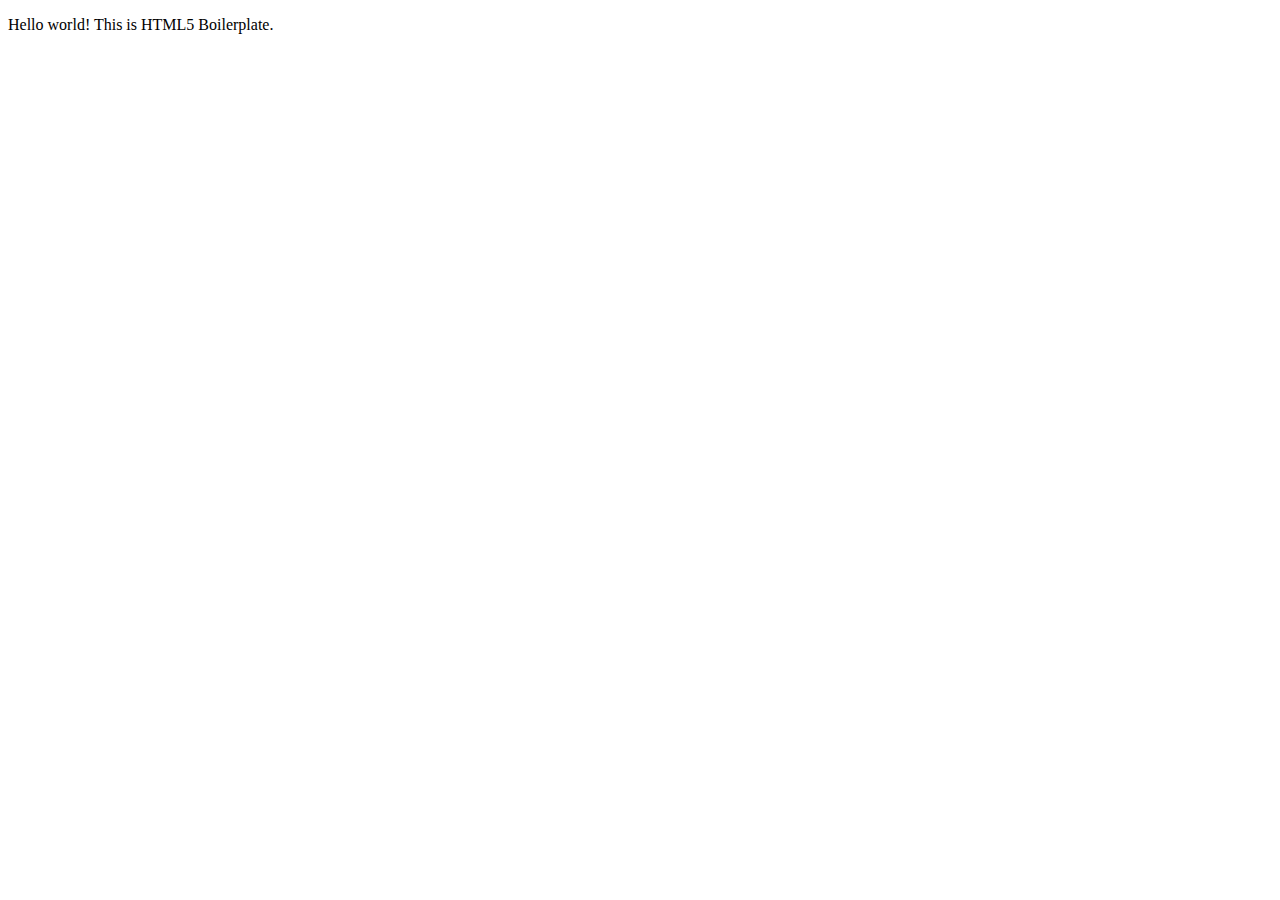
==== index.html @ b58dc757 "Add files via upload" ====
<!doctype html>
<html class="no-js" lang="">
    <head>
        <meta charset="utf-8">
        <meta http-equiv="x-ua-compatible" content="ie=edge">
        <title></title>
        <meta name="description" content="">
        <meta name="viewport" content="width=device-width, initial-scale=1">

        <link rel="manifest" href="site.webmanifest">
        <link rel="apple-touch-icon" href="icon.png">
        <!-- Place favicon.ico in the root directory -->

        <link rel="stylesheet" href="css/normalize.css">
        <link rel="stylesheet" href="css/main.css">
    </head>
    <body>
        <!--[if lte IE 9]>
            <p class="browserupgrade">You are using an <strong>outdated</strong> browser. Please <a href="https://browsehappy.com/">upgrade your browser</a> to improve your experience and security.</p>
        <![endif]-->

        <!-- Add your site or application content here -->
        <p>Hello world! This is HTML5 Boilerplate.</p>
        <script src="js/vendor/modernizr-3.5.0.min.js"></script>
        <script src="https://code.jquery.com/jquery-3.2.1.min.js" integrity="sha256-hwg4gsxgFZhOsEEamdOYGBf13FyQuiTwlAQgxVSNgt4=" crossorigin="anonymous"></script>
        <script>window.jQuery || document.write('<script src="js/vendor/jquery-3.2.1.min.js"><\/script>')</script>
        <script src="js/plugins.js"></script>
        <script src="js/main.js"></script>

        <!-- Google Analytics: change UA-XXXXX-Y to be your site's ID. -->
        <script>
            window.ga=function(){ga.q.push(arguments)};ga.q=[];ga.l=+new Date;
            ga('create','UA-XXXXX-Y','auto');ga('send','pageview')
        </script>
        <script src="https://www.google-analytics.com/analytics.js" async defer></script>
    </body>
</html>
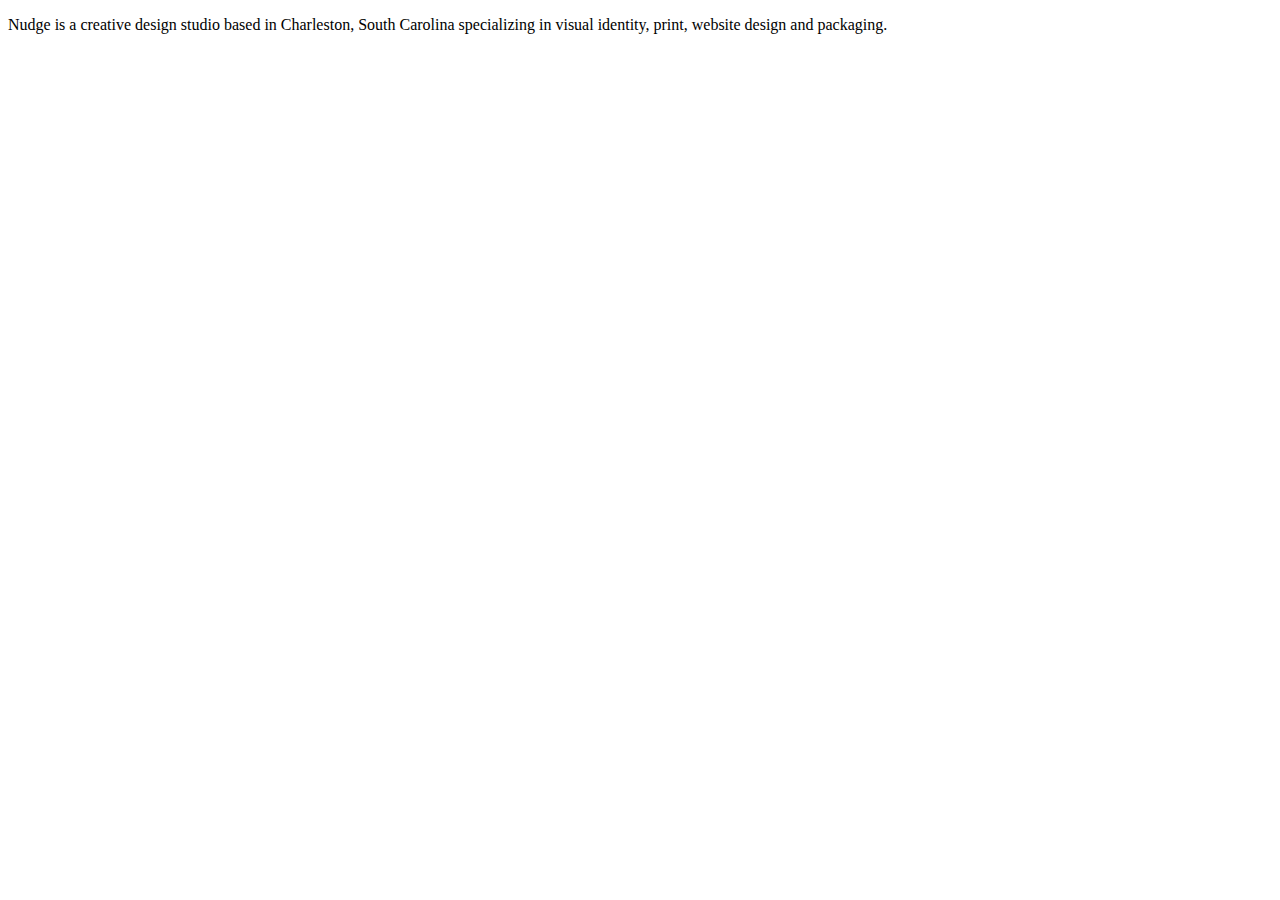
==== commit 93ccd717: "Add files via upload" ====
--- a/index.html
+++ b/index.html
@@ -20,7 +20,7 @@
         <![endif]-->
 
         <!-- Add your site or application content here -->
-        <p>Hello world! This is HTML5 Boilerplate.</p>
+        <p>Nudge is a creative design studio based in Charleston, South Carolina specializing in visual identity, print, website design and packaging.</p>
         <script src="js/vendor/modernizr-3.5.0.min.js"></script>
         <script src="https://code.jquery.com/jquery-3.2.1.min.js" integrity="sha256-hwg4gsxgFZhOsEEamdOYGBf13FyQuiTwlAQgxVSNgt4=" crossorigin="anonymous"></script>
         <script>window.jQuery || document.write('<script src="js/vendor/jquery-3.2.1.min.js"><\/script>')</script>
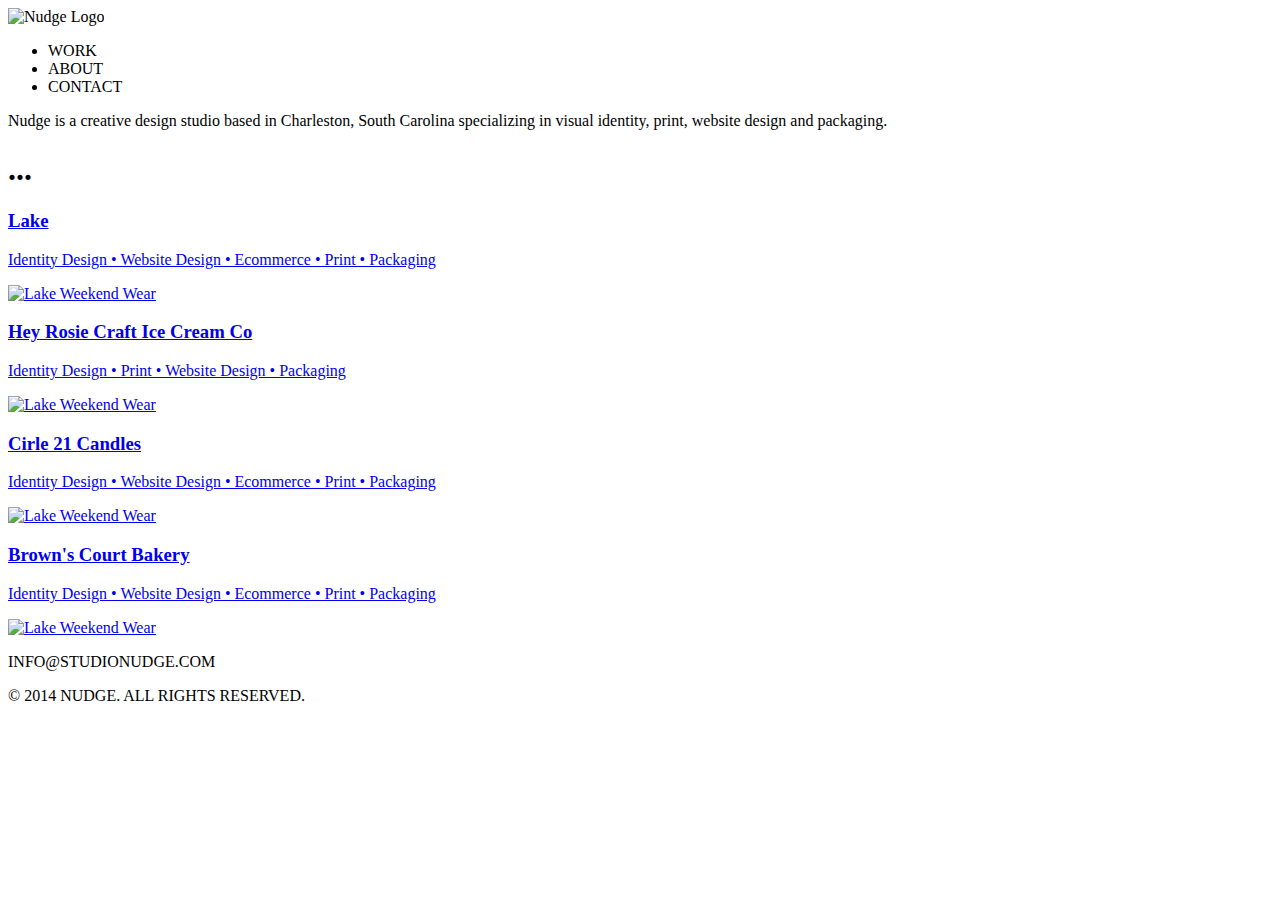
==== commit 434d671c: "Add files via upload" ====
--- a/index.html
+++ b/index.html
@@ -3,7 +3,7 @@
     <head>
         <meta charset="utf-8">
         <meta http-equiv="x-ua-compatible" content="ie=edge">
-        <title></title>
+        <title>Nudge | Charleston SC</title>
         <meta name="description" content="">
         <meta name="viewport" content="width=device-width, initial-scale=1">
 
@@ -19,8 +19,55 @@
             <p class="browserupgrade">You are using an <strong>outdated</strong> browser. Please <a href="https://browsehappy.com/">upgrade your browser</a> to improve your experience and security.</p>
         <![endif]-->
 
-        <!-- Add your site or application content here -->
+        <img src="img/logo.png" id="logo" alt="Nudge Logo"></img>
+        <ul class="nav-bar">
+          <li>WORK</li>
+          <li>ABOUT</li>
+          <li>CONTACT</li>
+        </ul>
+
+        </hr>
+
         <p>Nudge is a creative design studio based in Charleston, South Carolina specializing in visual identity, print, website design and packaging.</p>
+
+        <h1 id="dots">...</h1>
+
+        <a href="#">
+          <article class="mainimg">
+            <h3>Lake</h3>
+            <p>Identity Design • Website Design • Ecommerce • Print • Packaging</p>
+            <img src="img/lakeweekendwear.jpg" alt="Lake Weekend Wear">
+          </article>
+        </a>
+        <a href="#">
+          <article class="1/2">
+            <h3>Hey Rosie Craft Ice Cream Co</h3>
+            <p>Identity Design • Print • Website Design • Packaging</p>
+            <img src="img/lakeweekendwear.jpg" alt="Lake Weekend Wear">
+          </article>
+        </a>
+        <a href="#">
+          <article class="1/2">
+            <h3>Cirle 21 Candles</h3>
+            <p>Identity Design • Website Design • Ecommerce • Print • Packaging</p>
+            <img src="img/lakeweekendwear.jpg" alt="Lake Weekend Wear">
+          </article>
+        </a>
+        <a href="#">
+          <article class="2/3">
+            <h3>Brown's Court Bakery</h3>
+            <p>Identity Design • Website Design • Ecommerce • Print • Packaging</p>
+            <img src="img/lakeweekendwear.jpg" alt="Lake Weekend Wear">
+          </article>
+        </a>
+
+        </hr>
+
+        <footer class="info">
+          <p>INFO@STUDIONUDGE.COM</p>
+          <p>© 2014 NUDGE. ALL RIGHTS RESERVED.</p>
+        </footer>
+
         <script src="js/vendor/modernizr-3.5.0.min.js"></script>
         <script src="https://code.jquery.com/jquery-3.2.1.min.js" integrity="sha256-hwg4gsxgFZhOsEEamdOYGBf13FyQuiTwlAQgxVSNgt4=" crossorigin="anonymous"></script>
         <script>window.jQuery || document.write('<script src="js/vendor/jquery-3.2.1.min.js"><\/script>')</script>
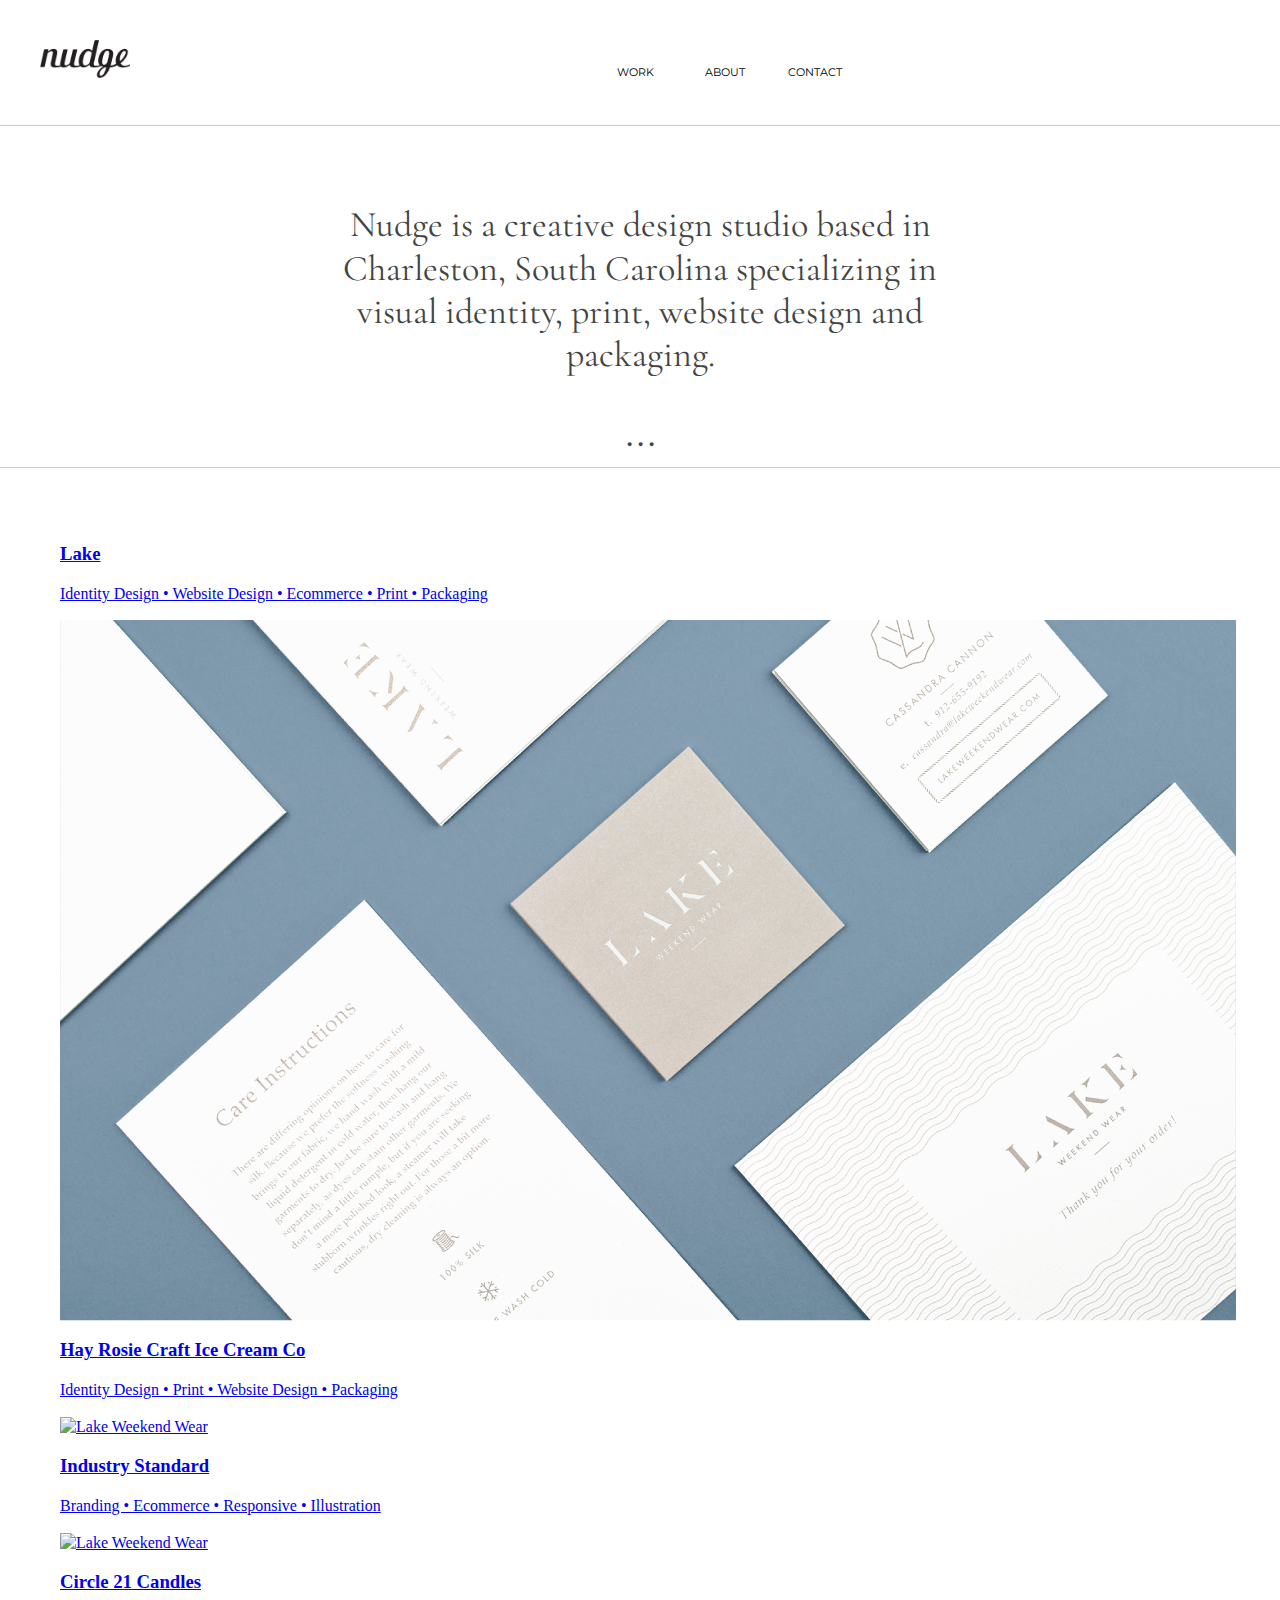
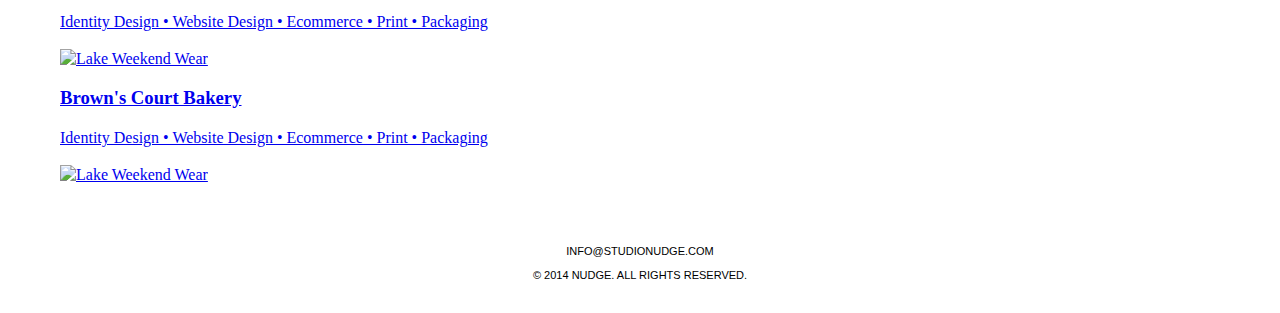
==== commit 5411d7d0: "Add files via upload" ====
--- a/index.html
+++ b/index.html
@@ -11,8 +11,9 @@
         <link rel="apple-touch-icon" href="icon.png">
         <!-- Place favicon.ico in the root directory -->
 
-        <link rel="stylesheet" href="css/normalize.css">
-        <link rel="stylesheet" href="css/main.css">
+        <link rel="stylesheet" href="normalize.css">
+        <link rel="stylesheet" href="main.css">
+        <link href="https://fonts.googleapis.com/css?family=Cormorant+Garamond|Montserrat" rel="stylesheet">
     </head>
     <body>
         <!--[if lte IE 9]>
@@ -21,47 +22,56 @@
 
         <img src="img/logo.png" id="logo" alt="Nudge Logo"></img>
         <ul class="nav-bar">
-          <li>WORK</li>
-          <li>ABOUT</li>
-          <li>CONTACT</li>
+          <li><a href="#">Work</a></li>
+          <li><a href="#">About</a></li>
+          <li><a href="#">Contact</a></li>
         </ul>
 
-        </hr>
+        <hr>
 
-        <p>Nudge is a creative design studio based in Charleston, South Carolina specializing in visual identity, print, website design and packaging.</p>
+        <p class="body">Nudge is a creative design studio based in Charleston, South Carolina specializing in visual identity, print, website design and packaging.</p>
 
-        <h1 id="dots">...</h1>
+        <h1 id="dots">.  .  .</h1>
 
-        <a href="#">
-          <article class="mainimg">
-            <h3>Lake</h3>
-            <p>Identity Design • Website Design • Ecommerce • Print • Packaging</p>
-            <img src="img/lakeweekendwear.jpg" alt="Lake Weekend Wear">
-          </article>
-        </a>
-        <a href="#">
-          <article class="1/2">
-            <h3>Hey Rosie Craft Ice Cream Co</h3>
-            <p>Identity Design • Print • Website Design • Packaging</p>
-            <img src="img/lakeweekendwear.jpg" alt="Lake Weekend Wear">
-          </article>
-        </a>
-        <a href="#">
-          <article class="1/2">
-            <h3>Cirle 21 Candles</h3>
-            <p>Identity Design • Website Design • Ecommerce • Print • Packaging</p>
-            <img src="img/lakeweekendwear.jpg" alt="Lake Weekend Wear">
-          </article>
-        </a>
-        <a href="#">
-          <article class="2/3">
-            <h3>Brown's Court Bakery</h3>
-            <p>Identity Design • Website Design • Ecommerce • Print • Packaging</p>
-            <img src="img/lakeweekendwear.jpg" alt="Lake Weekend Wear">
-          </article>
-        </a>
+        <section class="gallery">
+          <a href="#">
+            <article class="mainimg">
+              <h3>Lake</h3>
+              <p>Identity Design • Website Design • Ecommerce • Print • Packaging</p>
+              <img src="img/lakeweekendwear.jpg" alt="Lake Weekend Wear">
+            </article>
+          </a>
+          <a href="#">
+            <article class="1/2">
+              <h3>Hay Rosie Craft Ice Cream Co</h3>
+              <p>Identity Design • Print • Website Design • Packaging</p>
+              <img src="img/hayrosie.jpg" alt="Lake Weekend Wear">
+            </article>
+          </a>
+          <a href="#">
+            <article class="2/3">
+              <h3>Industry Standard</h3>
+              <p>Branding • Ecommerce • Responsive • Illustration</p>
+              <img src="img/industrystandard.jpg" alt="Lake Weekend Wear">
+            </article>
+          </a>
+          <a href="#">
+            <article class="1/2">
+              <h3>Circle 21 Candles</h3>
+              <p>Identity Design • Website Design • Ecommerce • Print • Packaging</p>
+              <img src="img/trophyroom.jpg" alt="Lake Weekend Wear">
+            </article>
+          </a>
+          <a href="#">
+            <article class="2/3">
+              <h3>Brown's Court Bakery</h3>
+              <p>Identity Design • Website Design • Ecommerce • Print • Packaging</p>
+              <img src="img/brownscourt.jpg" alt="Lake Weekend Wear">
+            </article>
+          </a>
+        </section>
 
-        </hr>
+        <hr>
 
         <footer class="info">
           <p>INFO@STUDIONUDGE.COM</p>
--- a/main.css
+++ b/main.css
@@ -0,0 +1,352 @@
+/*! HTML5 Boilerplate v6.0.1 | MIT License | https://html5boilerplate.com/ */
+
+/*
+ * What follows is the result of much research on cross-browser styling.
+ * Credit left inline and big thanks to Nicolas Gallagher, Jonathan Neal,
+ * Kroc Camen, and the H5BP dev community and team.
+ */
+
+/* ==========================================================================
+   Base styles: opinionated defaults
+   ========================================================================== */
+
+html {
+    color: #000;
+    font-size: 1em;
+    line-height: 1.2;
+}
+
+/*
+ * Remove text-shadow in selection highlight:
+ * https://twitter.com/miketaylr/status/12228805301
+ *
+ * Vendor-prefixed and regular ::selection selectors cannot be combined:
+ * https://stackoverflow.com/a/16982510/7133471
+ *
+ * Customize the background color to match your design.
+ */
+
+::-moz-selection {
+    background: #b3d4fc;
+    text-shadow: none;
+}
+
+::selection {
+    background: #b3d4fc;
+    text-shadow: none;
+}
+
+/*
+ * A better looking default horizontal rule
+ */
+
+hr {
+    display: block;
+    height: 1px;
+    border: 0;
+    border-top: 1px solid #ccc;
+    margin: 1em 0;
+    padding: 0;
+}
+
+/*
+ * Remove the gap between audio, canvas, iframes,
+ * images, videos and the bottom of their containers:
+ * https://github.com/h5bp/html5-boilerplate/issues/440
+ */
+
+audio,
+canvas,
+iframe,
+img,
+svg,
+video {
+    vertical-align: middle;
+}
+
+/*
+ * Remove default fieldset styles.
+ */
+
+fieldset {
+    border: 0;
+    margin: 0;
+    padding: 0;
+}
+
+/*
+ * Allow only vertical resizing of textareas.
+ */
+
+textarea {
+    resize: vertical;
+}
+
+/* ==========================================================================
+   Browser Upgrade Prompt
+   ========================================================================== */
+
+.browserupgrade {
+    margin: 0.2em 0;
+    background: #ccc;
+    color: #000;
+    padding: 0.2em 0;
+}
+
+/* ==========================================================================
+   Author's custom styles
+   ========================================================================== */
+
+#logo {
+  float: left;
+  width: 90px;
+  padding: 40px;
+}
+
+#dots {
+  text-align: center;
+  color: #444;
+  font-family: 'Montserrat', sans-serif;
+  font-size: 20px;
+}
+
+.nav-bar {
+  font-family: 'Montserrat', sans-serif;
+  text-transform: uppercase;
+  font-size: 11px;
+  text-align: center;
+  display: inline-block;
+  padding: 40px 420px;
+  padding-bottom: 0;
+}
+
+.nav-bar li {
+  list-style: none;
+  padding: 15px;
+  display: block;
+  width: 60px;
+  float: left;
+}
+
+.nav-bar a {
+  text-decoration: none;
+  color: #000;
+}
+
+.nav-bar a:hover {
+  color: #808080;
+}
+
+.body {
+  font-family: 'Cormorant Garamond', serif;
+  font-size: normal;
+  font-size: 36px;
+  color: #444;
+  text-align: center;
+  padding: 40px 300px 15px 300px;
+}
+
+.info {
+  font-family: "brandon-grotesque", sans-serif;
+  text-transform: uppercase;
+  font-size: 11px;
+  text-align: center;
+  padding: 20px;
+}
+
+.gallery {
+  padding: 60px;
+  position: relative;
+  float: left;
+}
+
+
+
+
+
+
+
+
+
+
+
+
+
+
+
+/* ==========================================================================
+   Helper classes
+   ========================================================================== */
+
+/*
+ * Hide visually and from screen readers
+ */
+
+.hidden {
+    display: none !important;
+}
+
+/*
+ * Hide only visually, but have it available for screen readers:
+ * https://snook.ca/archives/html_and_css/hiding-content-for-accessibility
+ *
+ * 1. For long content, line feeds are not interpreted as spaces and small width
+ *    causes content to wrap 1 word per line:
+ *    https://medium.com/@jessebeach/beware-smushed-off-screen-accessible-text-5952a4c2cbfe
+ */
+
+.visuallyhidden {
+    border: 0;
+    clip: rect(0 0 0 0);
+    -webkit-clip-path: inset(50%);
+    clip-path: inset(50%);
+    height: 1px;
+    margin: -1px;
+    overflow: hidden;
+    padding: 0;
+    position: absolute;
+    width: 1px;
+    white-space: nowrap; /* 1 */
+}
+
+/*
+ * Extends the .visuallyhidden class to allow the element
+ * to be focusable when navigated to via the keyboard:
+ * https://www.drupal.org/node/897638
+ */
+
+.visuallyhidden.focusable:active,
+.visuallyhidden.focusable:focus {
+    clip: auto;
+    -webkit-clip-path: none;
+    clip-path: none;
+    height: auto;
+    margin: 0;
+    overflow: visible;
+    position: static;
+    width: auto;
+    white-space: inherit;
+}
+
+/*
+ * Hide visually and from screen readers, but maintain layout
+ */
+
+.invisible {
+    visibility: hidden;
+}
+
+/*
+ * Clearfix: contain floats
+ *
+ * For modern browsers
+ * 1. The space content is one way to avoid an Opera bug when the
+ *    `contenteditable` attribute is included anywhere else in the document.
+ *    Otherwise it causes space to appear at the top and bottom of elements
+ *    that receive the `clearfix` class.
+ * 2. The use of `table` rather than `block` is only necessary if using
+ *    `:before` to contain the top-margins of child elements.
+ */
+
+.clearfix:before,
+.clearfix:after {
+    content: " "; /* 1 */
+    display: table; /* 2 */
+}
+
+.clearfix:after {
+    clear: both;
+}
+
+/* ==========================================================================
+   EXAMPLE Media Queries for Responsive Design.
+   These examples override the primary ('mobile first') styles.
+   Modify as content requires.
+   ========================================================================== */
+
+@media only screen and (min-width: 35em) {
+    /* Style adjustments for viewports that meet the condition */
+}
+
+@media print,
+       (-webkit-min-device-pixel-ratio: 1.25),
+       (min-resolution: 1.25dppx),
+       (min-resolution: 120dpi) {
+    /* Style adjustments for high resolution devices */
+}
+
+/* ==========================================================================
+   Print styles.
+   Inlined to avoid the additional HTTP request:
+   http://www.phpied.com/delay-loading-your-print-css/
+   ========================================================================== */
+
+@media print {
+    *,
+    *:before,
+    *:after {
+        background: transparent !important;
+        color: #000 !important; /* Black prints faster:
+                                   http://www.sanbeiji.com/archives/953 */
+        box-shadow: none !important;
+        text-shadow: none !important;
+    }
+
+    a,
+    a:visited {
+        text-decoration: underline;
+    }
+
+    a[href]:after {
+        content: " (" attr(href) ")";
+    }
+
+    abbr[title]:after {
+        content: " (" attr(title) ")";
+    }
+
+    /*
+     * Don't show links that are fragment identifiers,
+     * or use the `javascript:` pseudo protocol
+     */
+
+    a[href^="#"]:after,
+    a[href^="javascript:"]:after {
+        content: "";
+    }
+
+    pre {
+        white-space: pre-wrap !important;
+    }
+    pre,
+    blockquote {
+        border: 1px solid #999;
+        page-break-inside: avoid;
+    }
+
+    /*
+     * Printing Tables:
+     * http://css-discuss.incutio.com/wiki/Printing_Tables
+     */
+
+    thead {
+        display: table-header-group;
+    }
+
+    tr,
+    img {
+        page-break-inside: avoid;
+    }
+
+    p,
+    h2,
+    h3 {
+        orphans: 3;
+        widows: 3;
+    }
+
+    h2,
+    h3 {
+        page-break-after: avoid;
+    }
+}
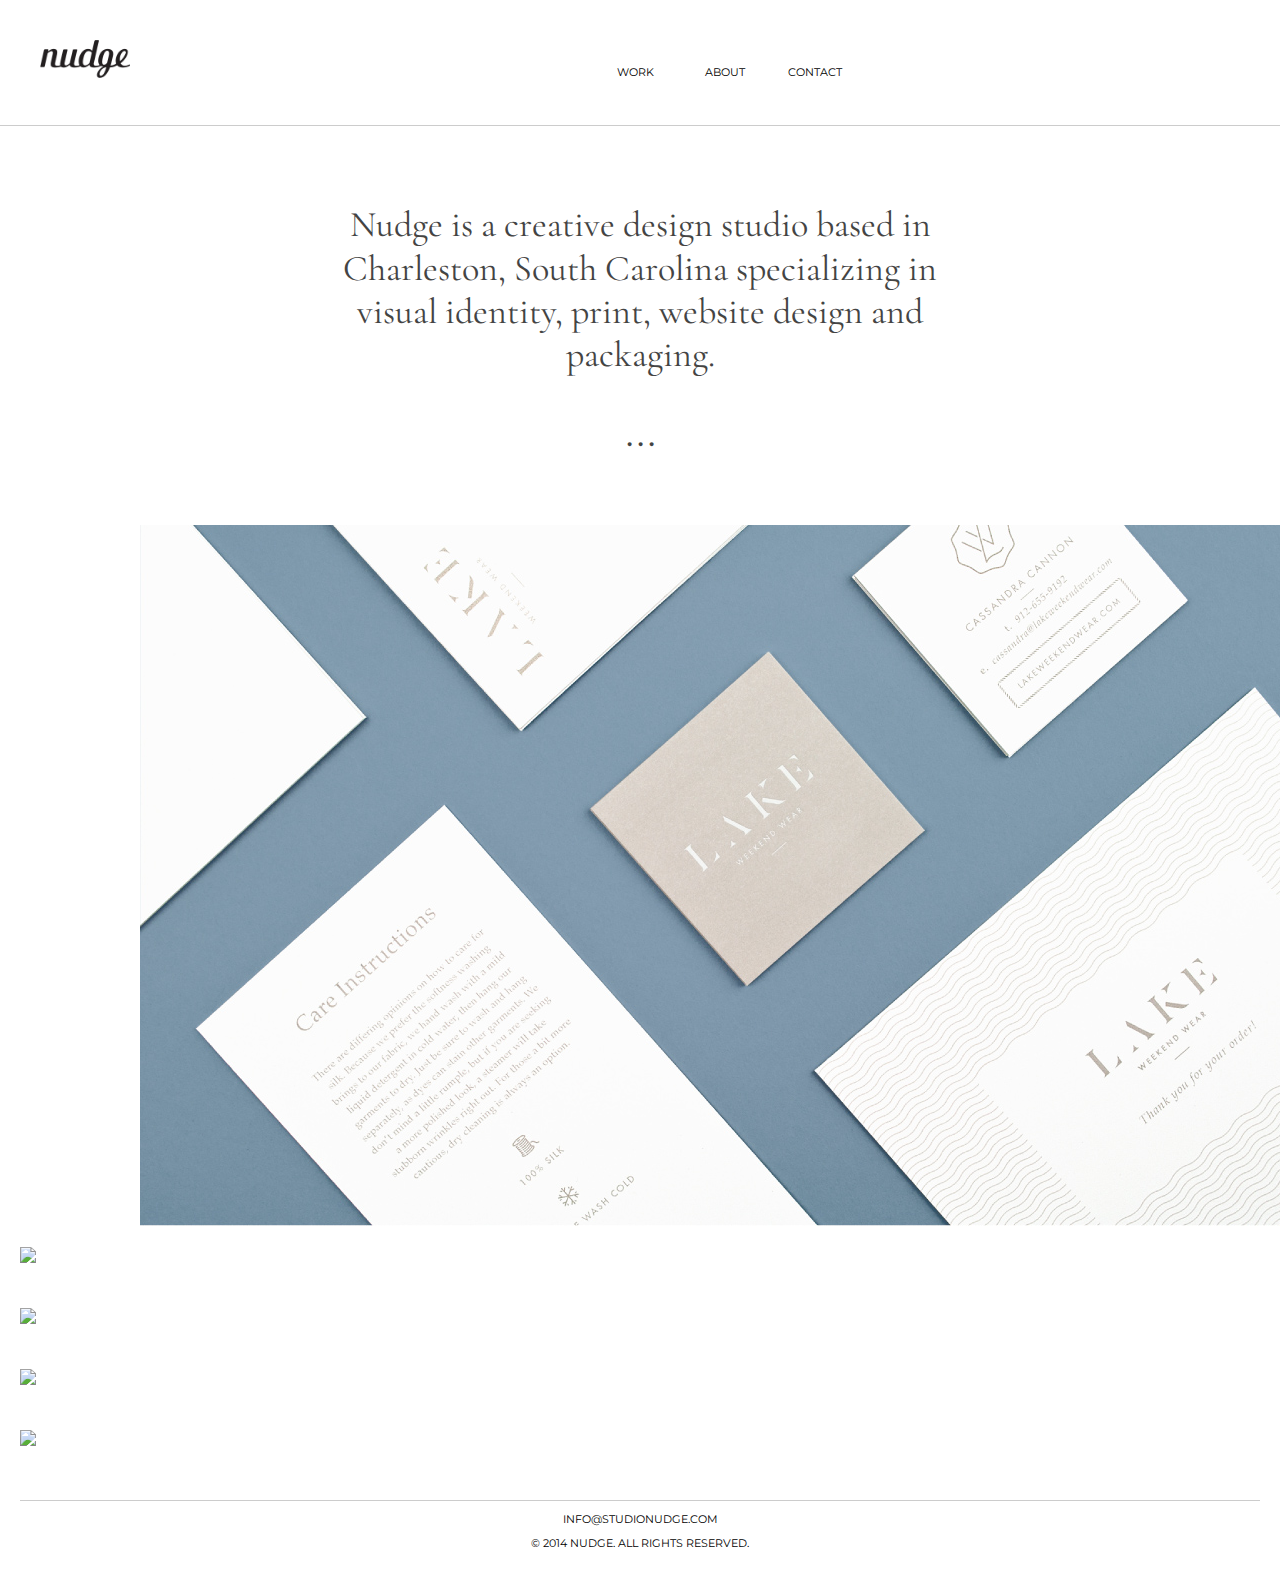
==== commit c086f875: "Add files via upload" ====
--- a/index.html
+++ b/index.html
@@ -42,28 +42,28 @@
             </article>
           </a>
           <a href="#">
-            <article class="1/2">
+            <article class="half">
               <h3>Hay Rosie Craft Ice Cream Co</h3>
               <p>Identity Design • Print • Website Design • Packaging</p>
               <img src="img/hayrosie.jpg" alt="Lake Weekend Wear">
             </article>
           </a>
           <a href="#">
-            <article class="2/3">
+            <article class="most">
               <h3>Industry Standard</h3>
               <p>Branding • Ecommerce • Responsive • Illustration</p>
               <img src="img/industrystandard.jpg" alt="Lake Weekend Wear">
             </article>
           </a>
           <a href="#">
-            <article class="1/2">
+            <article class="half">
               <h3>Circle 21 Candles</h3>
               <p>Identity Design • Website Design • Ecommerce • Print • Packaging</p>
               <img src="img/trophyroom.jpg" alt="Lake Weekend Wear">
             </article>
           </a>
           <a href="#">
-            <article class="2/3">
+            <article class="most">
               <h3>Brown's Court Bakery</h3>
               <p>Identity Design • Website Design • Ecommerce • Print • Packaging</p>
               <img src="img/brownscourt.jpg" alt="Lake Weekend Wear">
@@ -71,9 +71,8 @@
           </a>
         </section>
 
-        <hr>
-
         <footer class="info">
+          <hr>
           <p>INFO@STUDIONUDGE.COM</p>
           <p>© 2014 NUDGE. ALL RIGHTS RESERVED.</p>
         </footer>
--- a/main.css
+++ b/main.css
@@ -96,6 +96,10 @@
 /* ==========================================================================
    Author's custom styles
    ========================================================================== */
+
+ html {
+   box-sizing: border-box;
+ }
 
 #logo {
   float: left;
@@ -147,18 +151,91 @@
 }
 
 .info {
-  font-family: "brandon-grotesque", sans-serif;
+  font-family: 'Montserrat', sans-serif;
   text-transform: uppercase;
   font-size: 11px;
   text-align: center;
   padding: 20px;
+  clear: both;
 }
 
 .gallery {
-  padding: 60px;
+  position: relative;
+  display: block;
+  text-decoration: none;
+}
+
+.gallery a {
+  text-decoration: none;
+  color: transparent;
+}
+
+.gallery a:hover {
+  text-decoration: none;
+  color: #333;
+  font-family: 'Montserrat', sans-serif;
+  font-size: 14px;
+}
+
+.gallery a:hover h3{
+  color: #222;
+  font-size: 11px;
+  text-transform: uppercase;
+}
+
+.gallery img {
+  position: relative;
+  z-index: 0;
+}
+
+.mainimg {
+  width: 80%;
+  z-index: 0;
+  position: relative;
+  padding: 60px 140px 0px 140px;
+  float: left;
+}
+
+.half {
+  width: 50%;
+  z-index: 0;
   position: relative;
   float: left;
-}
+  padding: 20px;
+}
+
+.most {
+  width: 66%;
+  z-index: 0;
+  position: relative;
+  float: left;
+  padding: 20px;
+}
+
+.mainimg h3,
+.mainimg p,
+.half h3,
+.half p,
+.most h3,
+.most p
+ {
+  position: absolute;
+  top: 50%;
+  left: 50%;
+  padding: 0;
+  margin: 0;
+  transform: translate(-50%,-50%);
+  z-index: 10;
+}
+
+.mainimg p,
+.half p,
+.most p {
+  position: absolute;
+  top: 55%;
+  left: 50%;
+}
+
 
 
 
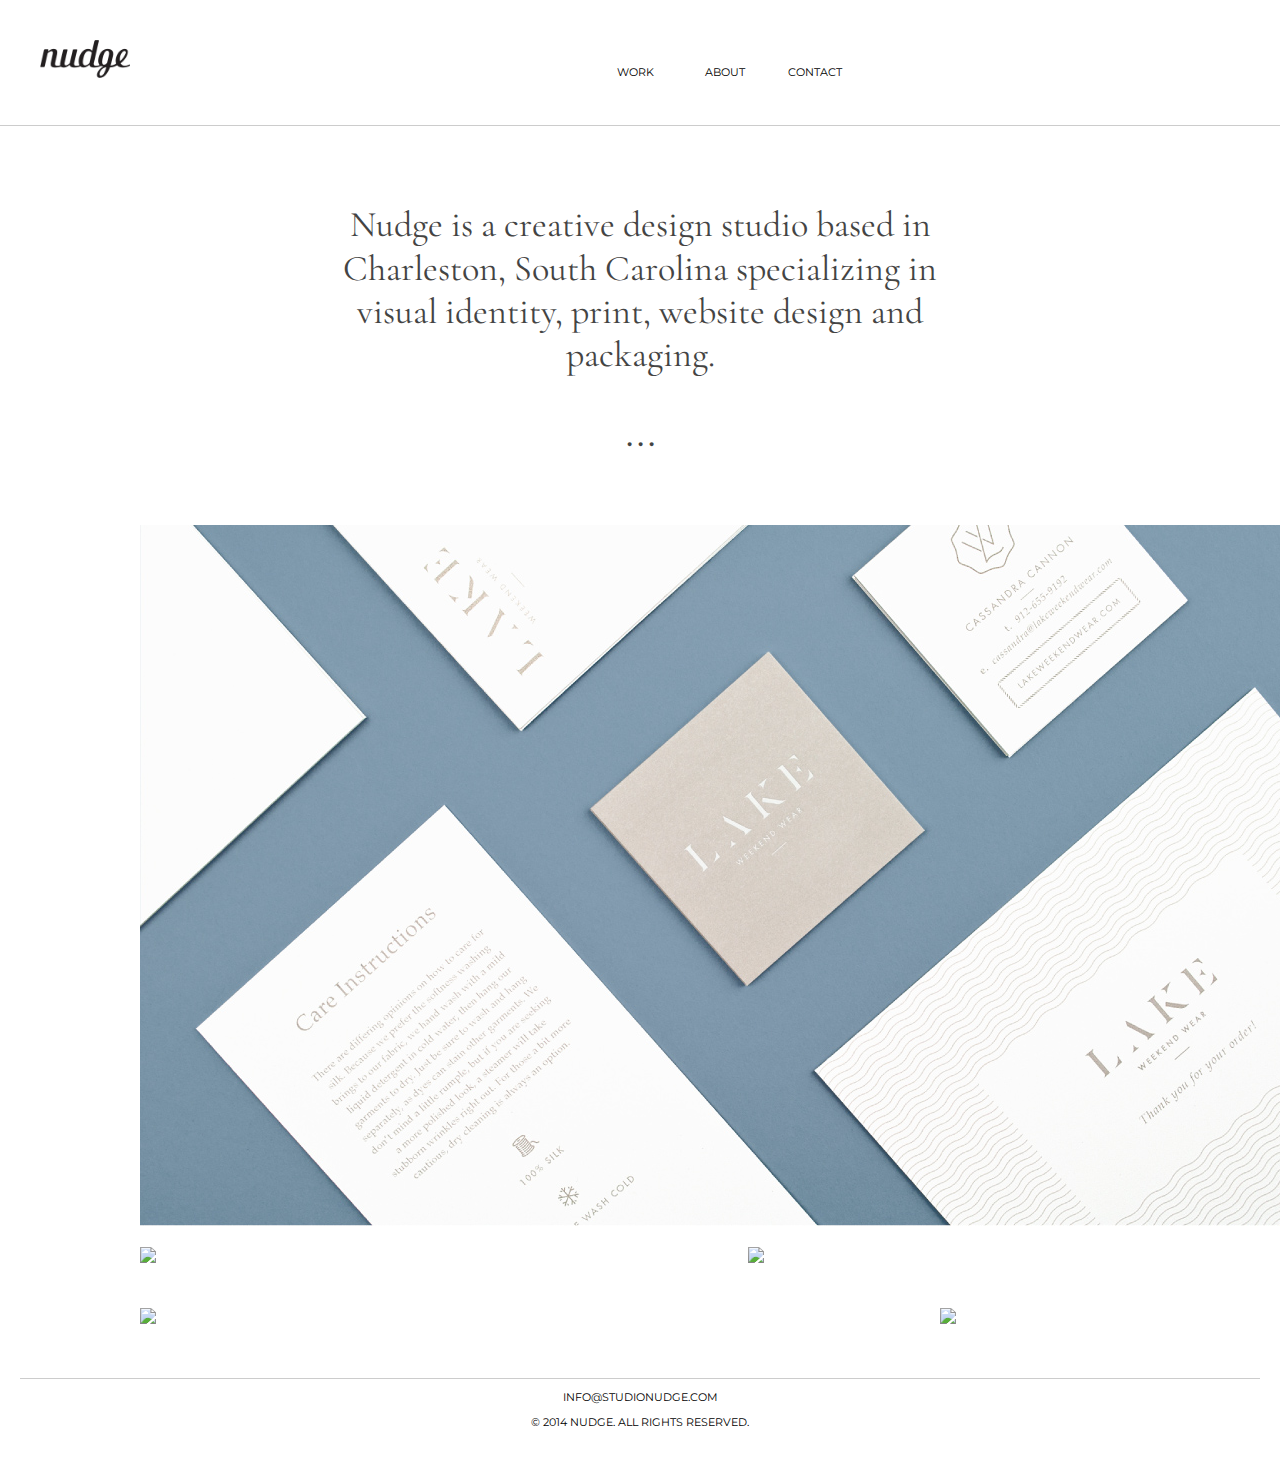
==== commit 7dfb1048: "Add files via upload" ====
--- a/index.html
+++ b/index.html
@@ -49,21 +49,21 @@
             </article>
           </a>
           <a href="#">
-            <article class="most">
+            <article class="half">
               <h3>Industry Standard</h3>
               <p>Branding • Ecommerce • Responsive • Illustration</p>
               <img src="img/industrystandard.jpg" alt="Lake Weekend Wear">
             </article>
           </a>
           <a href="#">
-            <article class="half">
+            <article class="most">
               <h3>Circle 21 Candles</h3>
               <p>Identity Design • Website Design • Ecommerce • Print • Packaging</p>
               <img src="img/trophyroom.jpg" alt="Lake Weekend Wear">
             </article>
           </a>
           <a href="#">
-            <article class="most">
+            <article class="little">
               <h3>Brown's Court Bakery</h3>
               <p>Identity Design • Website Design • Ecommerce • Print • Packaging</p>
               <img src="img/brownscourt.jpg" alt="Lake Weekend Wear">
--- a/main.css
+++ b/main.css
@@ -197,19 +197,30 @@
 }
 
 .half {
+  width: 35%;
+  z-index: 0;
+  position: relative;
+  float: left;
+  padding: 20px;
+  padding-left: 140px;
+}
+
+.most {
   width: 50%;
   z-index: 0;
   position: relative;
   float: left;
   padding: 20px;
-}
-
-.most {
-  width: 66%;
+  padding-left: 140px;
+}
+
+.little {
+  width: 20%;
   z-index: 0;
   position: relative;
   float: left;
   padding: 20px;
+  padding-left: 140px;
 }
 
 .mainimg h3,
@@ -217,7 +228,9 @@
 .half h3,
 .half p,
 .most h3,
-.most p
+.most p,
+.little h3,
+.little p
  {
   position: absolute;
   top: 50%;
@@ -230,7 +243,8 @@
 
 .mainimg p,
 .half p,
-.most p {
+.most p,
+.little p {
   position: absolute;
   top: 55%;
   left: 50%;
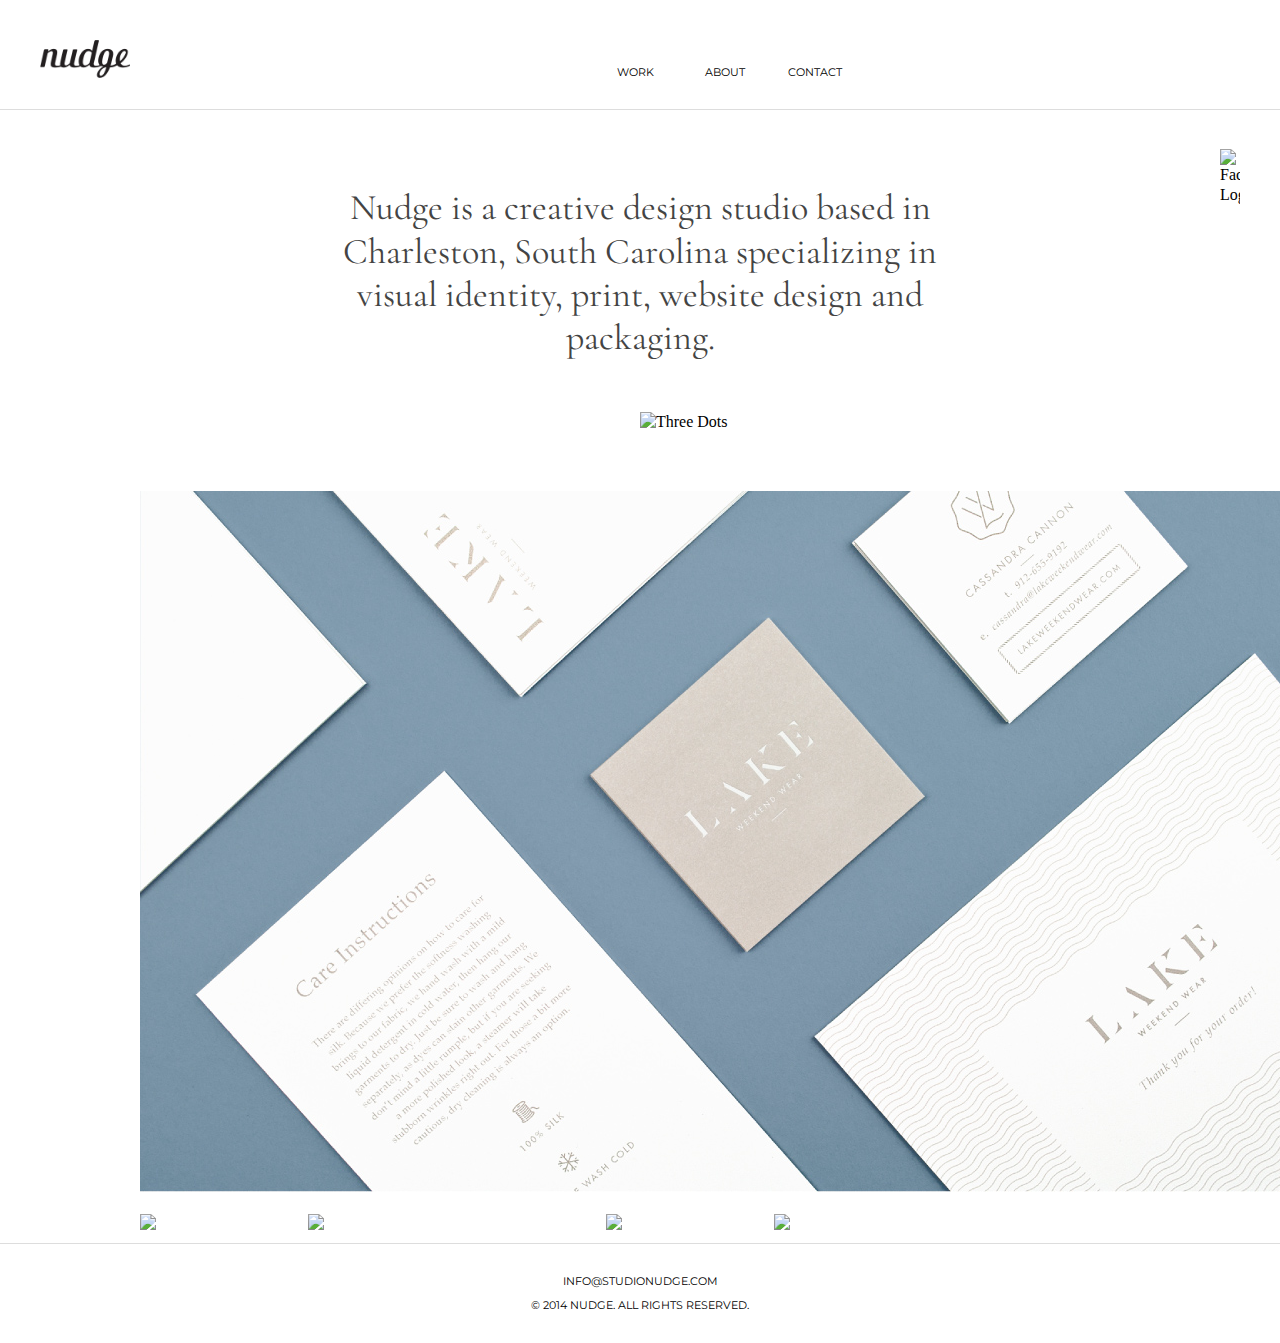
==== commit 2b1c2673: "Add files via upload" ====
--- a/index.html
+++ b/index.html
@@ -14,24 +14,28 @@
         <link rel="stylesheet" href="normalize.css">
         <link rel="stylesheet" href="main.css">
         <link href="https://fonts.googleapis.com/css?family=Cormorant+Garamond|Montserrat" rel="stylesheet">
+        <link rel="icon" href="img/icon.png">
     </head>
-    <body>
+
+    <header>
         <!--[if lte IE 9]>
             <p class="browserupgrade">You are using an <strong>outdated</strong> browser. Please <a href="https://browsehappy.com/">upgrade your browser</a> to improve your experience and security.</p>
         <![endif]-->
 
-        <img src="img/logo.png" id="logo" alt="Nudge Logo"></img>
+        <img src="img/logo.png" id="logo" alt="Nudge Logo">
         <ul class="nav-bar">
           <li><a href="#">Work</a></li>
           <li><a href="#">About</a></li>
           <li><a href="#">Contact</a></li>
         </ul>
+        <img src="img/fb.png" id="social" alt="Facebook Logo">
+    </header>
 
-        <hr>
+    <body>
 
         <p class="body">Nudge is a creative design studio based in Charleston, South Carolina specializing in visual identity, print, website design and packaging.</p>
 
-        <h1 id="dots">.  .  .</h1>
+        <img src="img/dots.png" id="dots" alt="Three Dots">
 
         <section class="gallery">
           <a href="#">
@@ -49,7 +53,7 @@
             </article>
           </a>
           <a href="#">
-            <article class="half">
+            <article class="half2">
               <h3>Industry Standard</h3>
               <p>Branding • Ecommerce • Responsive • Illustration</p>
               <img src="img/industrystandard.jpg" alt="Lake Weekend Wear">
@@ -71,11 +75,12 @@
           </a>
         </section>
 
-        <footer class="info">
-          <hr>
-          <p>INFO@STUDIONUDGE.COM</p>
-          <p>© 2014 NUDGE. ALL RIGHTS RESERVED.</p>
-        </footer>
+    </body>
+
+    <footer class="info">
+        <p>INFO@STUDIONUDGE.COM</p>
+        <p>© 2014 NUDGE. ALL RIGHTS RESERVED.</p>
+    </footer>
 
         <script src="js/vendor/modernizr-3.5.0.min.js"></script>
         <script src="https://code.jquery.com/jquery-3.2.1.min.js" integrity="sha256-hwg4gsxgFZhOsEEamdOYGBf13FyQuiTwlAQgxVSNgt4=" crossorigin="anonymous"></script>
@@ -89,5 +94,4 @@
             ga('create','UA-XXXXX-Y','auto');ga('send','pageview')
         </script>
         <script src="https://www.google-analytics.com/analytics.js" async defer></script>
-    </body>
 </html>
--- a/main.css
+++ b/main.css
@@ -97,21 +97,35 @@
    Author's custom styles
    ========================================================================== */
 
- html {
+html {
    box-sizing: border-box;
  }
 
+header {
+  columns: .33 3;
+  border-bottom: 1px solid #ddd;
+}
+
+footer {
+  border-top: 1px solid #ddd;
+  padding-top: 30px;
+}
+
 #logo {
   float: left;
   width: 90px;
   padding: 40px;
 }
 
+#social {
+  float: right;
+  width: 20px;
+  padding: 40px;
+}
+
 #dots {
-  text-align: center;
-  color: #444;
-  font-family: 'Montserrat', sans-serif;
-  font-size: 20px;
+  width: 20px;
+  padding-left: 50%;
 }
 
 .nav-bar {
@@ -189,38 +203,48 @@
 }
 
 .mainimg {
-  width: 80%;
+  width: .8;
+  z-index: 10;
+  position: relative;
+  padding: 60px 140px 10px 140px;
+  float: left;
+  text-align: center;
+}
+
+.half {
+  width: .35;
   z-index: 0;
   position: relative;
-  padding: 60px 140px 0px 140px;
-  float: left;
-}
-
-.half {
-  width: 35%;
+  float: left;
+  padding: 10px;
+  padding-left: 140px;
+  text-align: center;
+}
+
+.half2 {
+  width: .35;
   z-index: 0;
   position: relative;
   float: left;
-  padding: 20px;
+  padding: 10px;
+  text-align: center;
+}
+
+.most {
+  width: .5;
+  z-index: 0;
+  position: relative;
+  float: left;
+  padding: 10px;
   padding-left: 140px;
 }
 
-.most {
-  width: 50%;
+.little {
+  width: .2;
   z-index: 0;
   position: relative;
   float: left;
-  padding: 20px;
-  padding-left: 140px;
-}
-
-.little {
-  width: 20%;
-  z-index: 0;
-  position: relative;
-  float: left;
-  padding: 20px;
-  padding-left: 140px;
+  padding: 10px;
 }
 
 .mainimg h3,
@@ -230,7 +254,9 @@
 .most h3,
 .most p,
 .little h3,
-.little p
+.little p,
+.half2 h3,
+.half2 p
  {
   position: absolute;
   top: 50%;
@@ -244,7 +270,9 @@
 .mainimg p,
 .half p,
 .most p,
-.little p {
+.little p,
+.half2 p
+ {
   position: absolute;
   top: 55%;
   left: 50%;
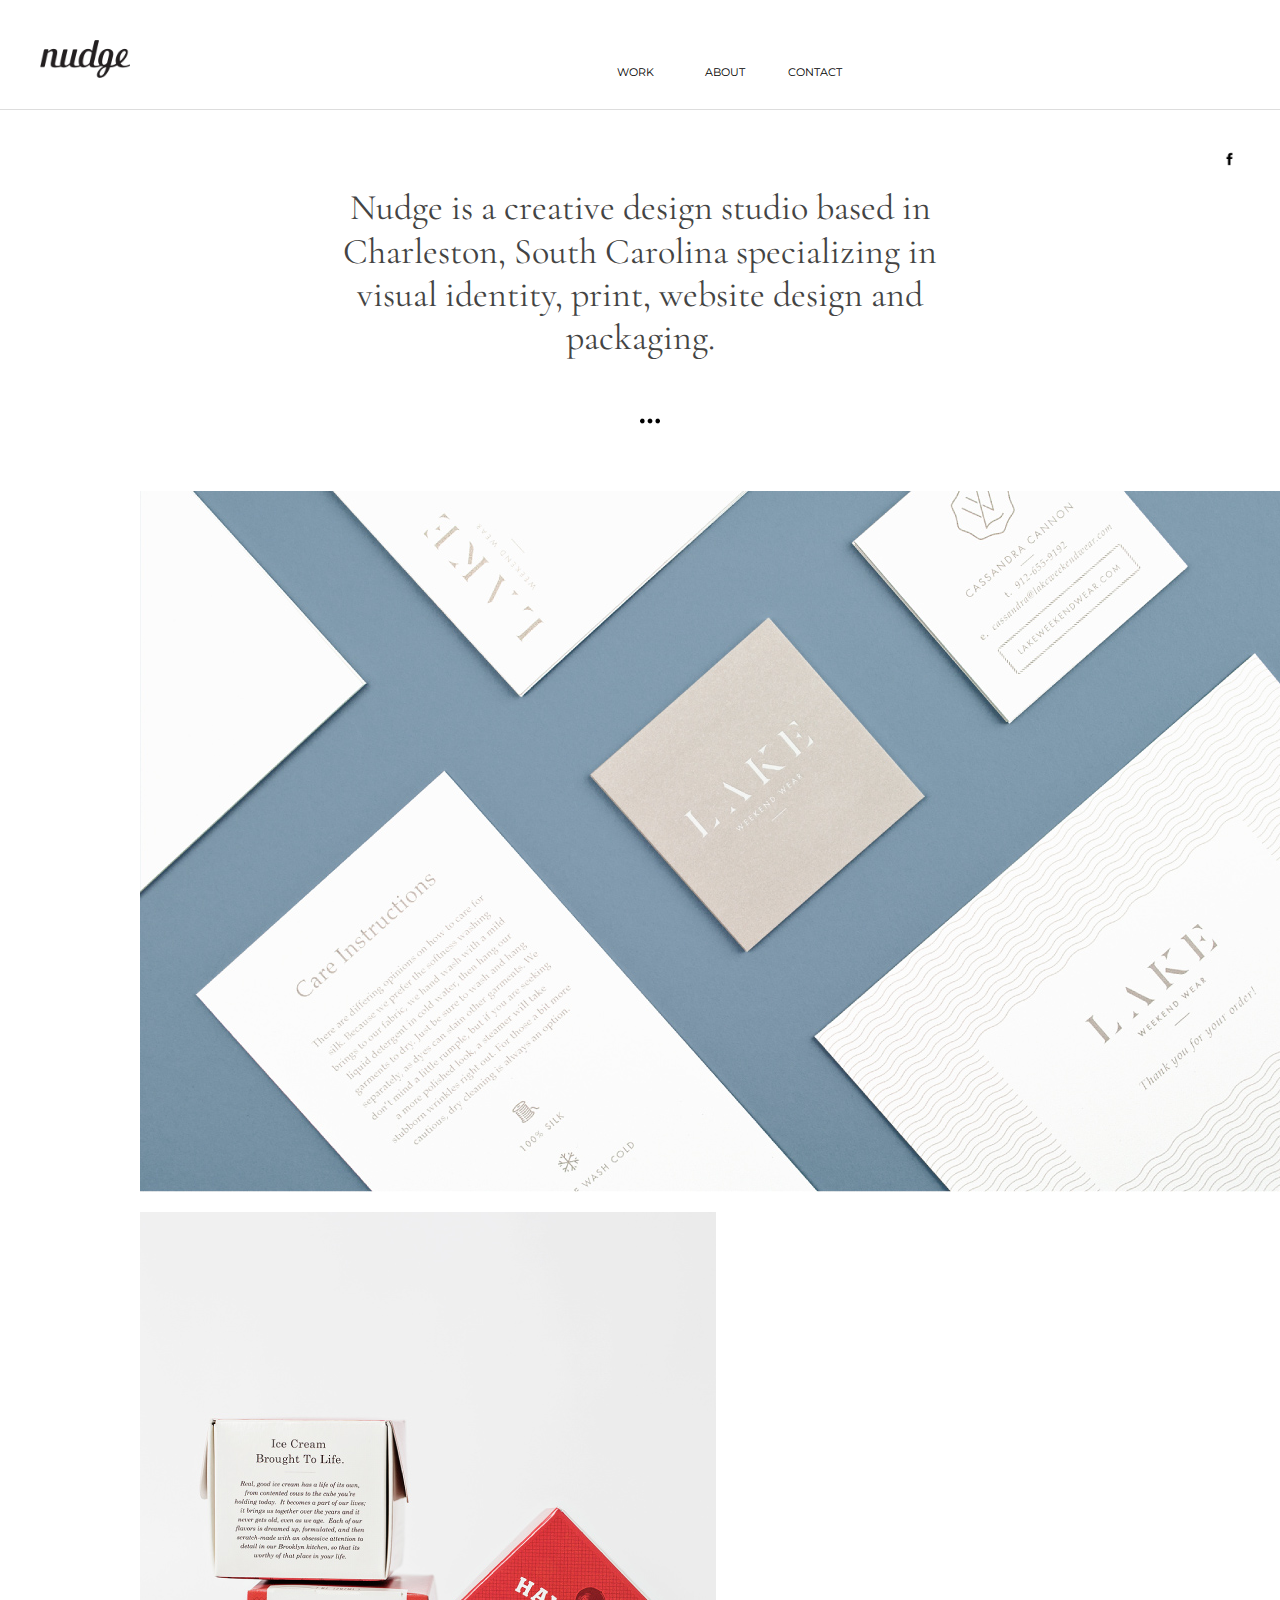
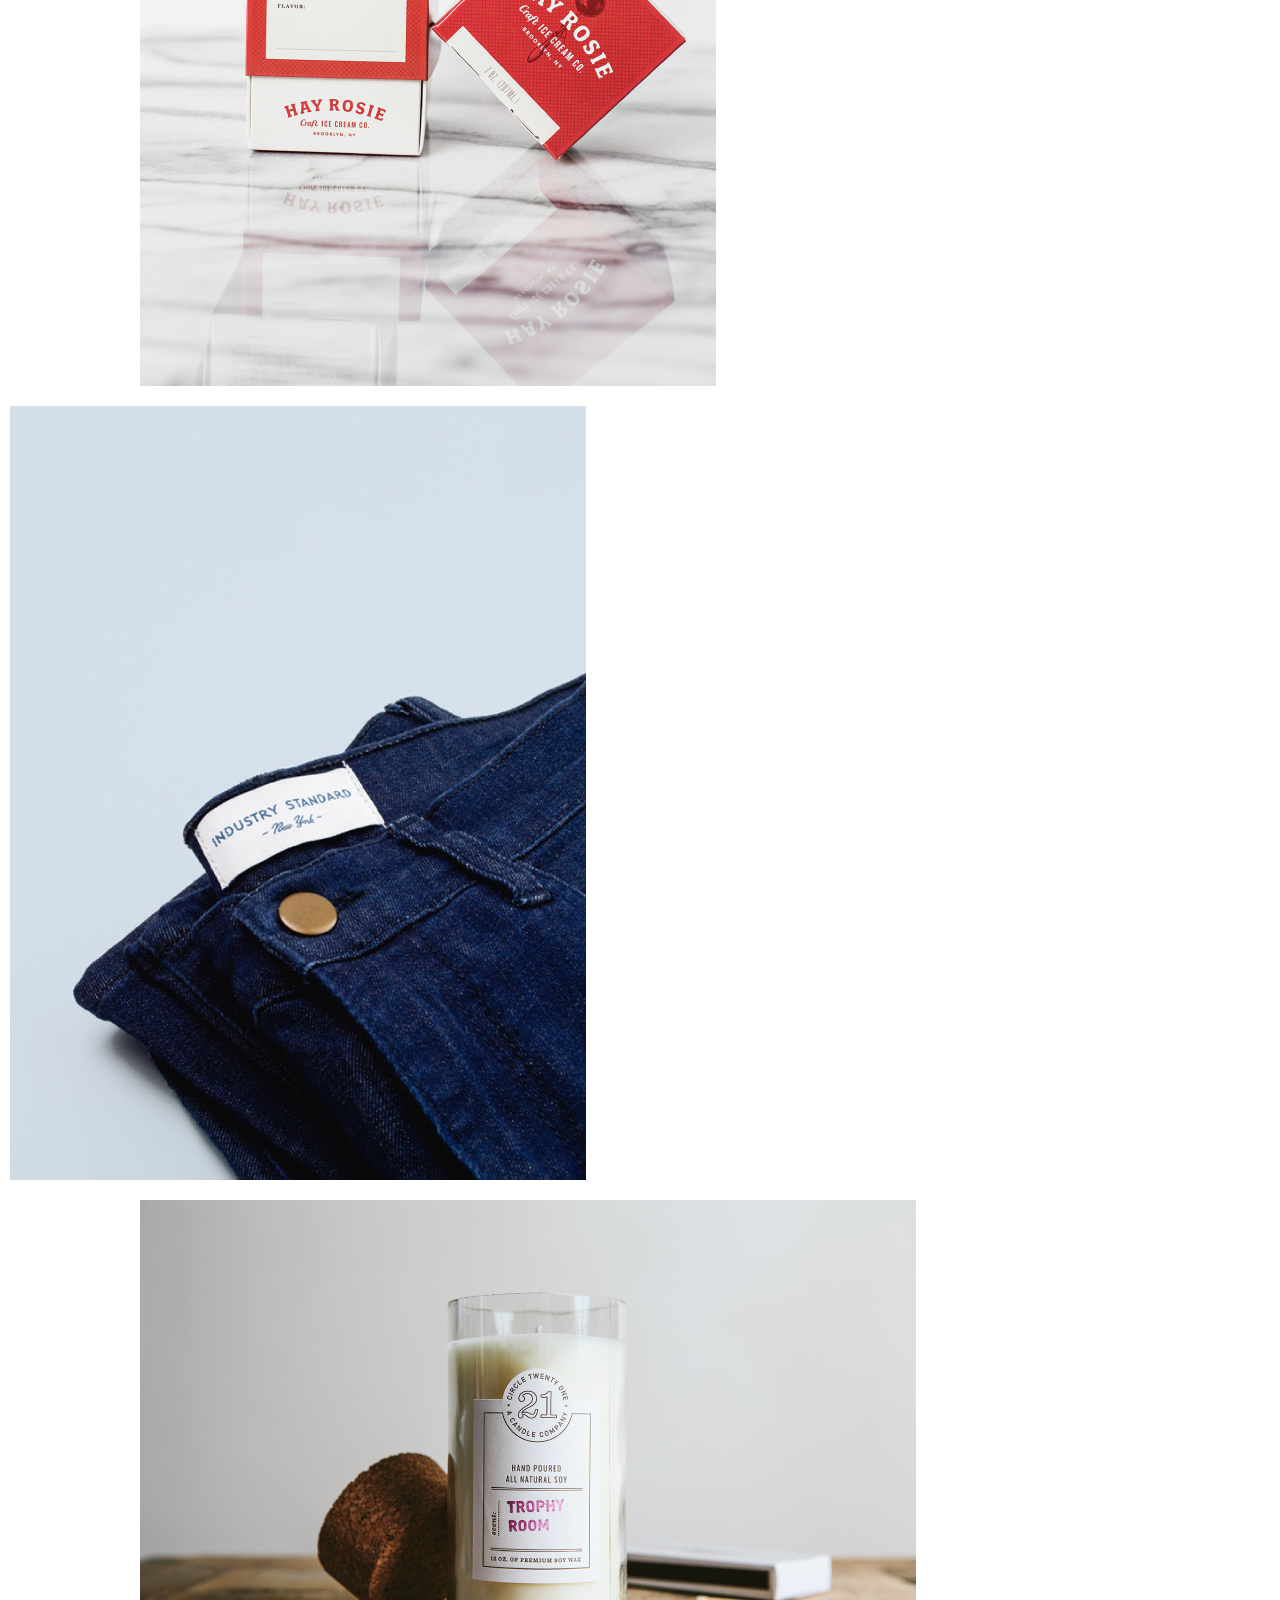
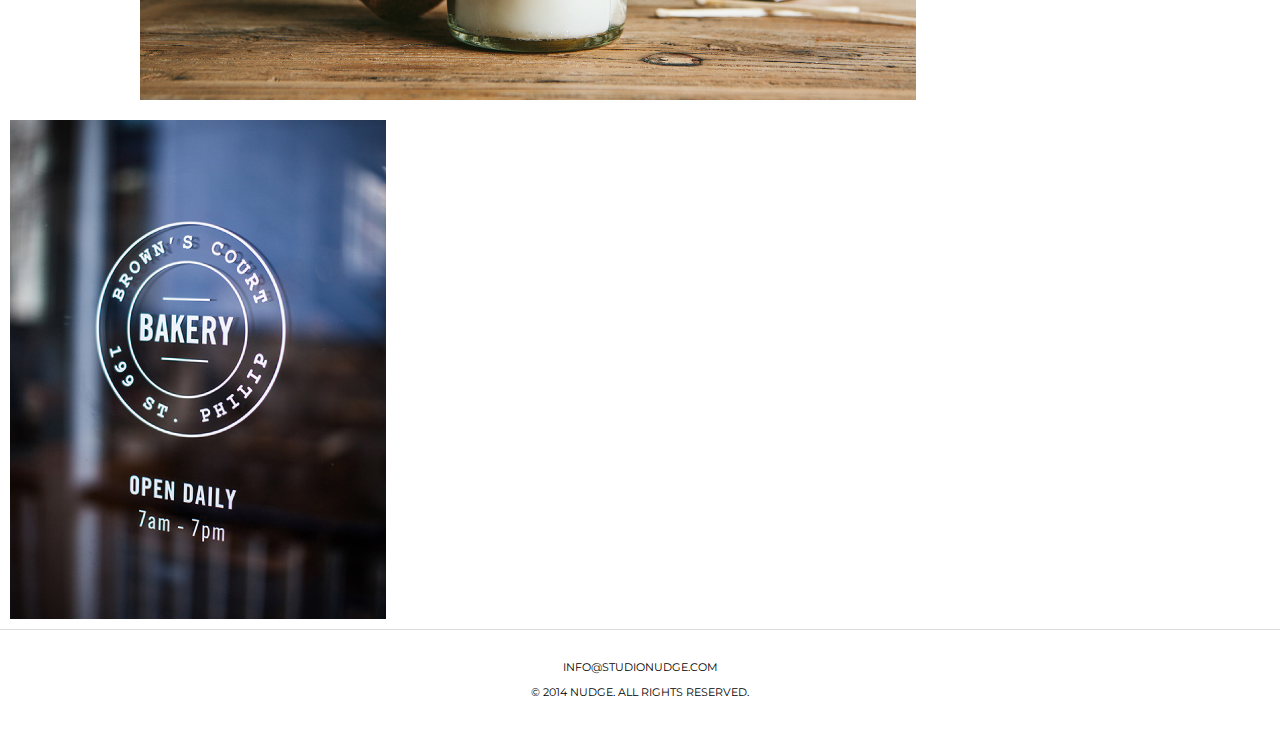
==== commit 1f0cd10d: "Add files via upload" ====
--- a/index.html
+++ b/index.html
@@ -3,14 +3,12 @@
     <head>
         <meta charset="utf-8">
         <meta http-equiv="x-ua-compatible" content="ie=edge">
-        <title>Nudge | Charleston SC</title>
+        <title>Nudge | Charleston SC Graphic & Web Design Studio</title>
         <meta name="description" content="">
         <meta name="viewport" content="width=device-width, initial-scale=1">
 
         <link rel="manifest" href="site.webmanifest">
         <link rel="apple-touch-icon" href="icon.png">
-        <!-- Place favicon.ico in the root directory -->
-
         <link rel="stylesheet" href="normalize.css">
         <link rel="stylesheet" href="main.css">
         <link href="https://fonts.googleapis.com/css?family=Cormorant+Garamond|Montserrat" rel="stylesheet">
@@ -33,11 +31,12 @@
 
     <body>
 
-        <p class="body">Nudge is a creative design studio based in Charleston, South Carolina specializing in visual identity, print, website design and packaging.</p>
+        <p class="main">Nudge is a creative design studio based in Charleston, South Carolina specializing in visual identity, print, website design and packaging.</p>
 
         <img src="img/dots.png" id="dots" alt="Three Dots">
 
         <section class="gallery">
+          <!--  <h1>Main Image Section</h1>-->
           <a href="#">
             <article class="mainimg">
               <h3>Lake</h3>
--- a/main.css
+++ b/main.css
@@ -155,7 +155,7 @@
   color: #808080;
 }
 
-.body {
+.main {
   font-family: 'Cormorant Garamond', serif;
   font-size: normal;
   font-size: 36px;
